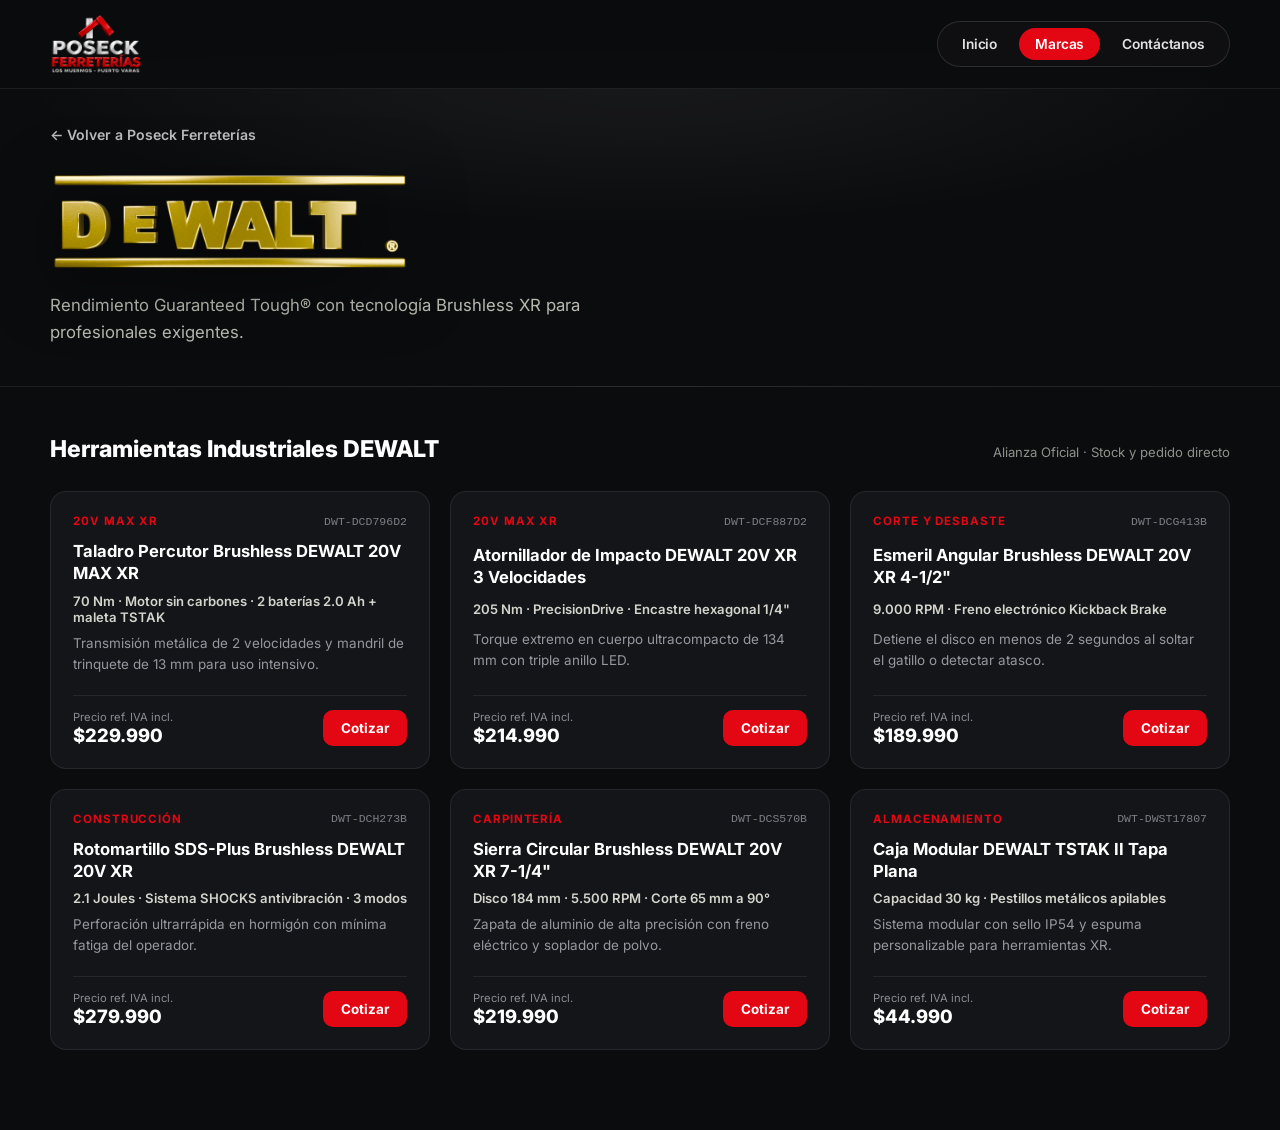
==== dewalt.html @ b9b8408a "feat(brands): logos 3D en Blender (Einhell, STANLEY, DEWALT), catálogo oscuro, nav flotante y página" ====
<!doctype html>
<html lang="es" data-theme="dark">
  <head>
    <meta charset="UTF-8" />
    <meta name="viewport" content="width=device-width, initial-scale=1.0" />
    <title>DEWALT | Alianza Oficial · Poseck Ferreterías</title>
    <link rel="icon" type="image/png" href="./assets/logo-poseck.png" />
    <link rel="preconnect" href="https://fonts.googleapis.com" />
    <link rel="preconnect" href="https://fonts.gstatic.com" crossorigin />
    <link href="https://fonts.googleapis.com/css2?family=Inter:wght@400;500;600;700;800&display=swap" rel="stylesheet" />
    <link rel="stylesheet" href="styles.css" />
    <script src="marcas.js" defer></script>
  </head>
  <body class="brand-page" data-brand="dewalt">
    <header class="floating-nav is-solid">
      <div class="floating-nav-inner">
        <a class="floating-nav-brand" href="./index.html#inicio">
          <img src="./assets/logo-poseck-footer.png" alt="Poseck Ferreterías" width="120" height="79" />
        </a>
        <nav class="floating-nav-links" aria-label="Navegación principal">
          <a href="./index.html#inicio">Inicio</a>
          <a href="./index.html#marcas" class="is-active">Marcas</a>
          <a href="./index.html#contacto">Contáctanos</a>
        </nav>
      </div>
    </header>

    <main class="brand-page-main">
      <section class="brand-hero">
        <div class="brand-hero-inner">
          <a class="brand-back-link" href="./index.html#inicio">← Volver a Poseck Ferreterías</a>
          <div class="brand-hero-logo">
            <img src="./assets/brand-dewalt-3d.png" alt="DEWALT 3D" width="1400" height="420" />
          </div>
          <p class="brand-hero-copy">Rendimiento Guaranteed Tough® con tecnología Brushless XR para profesionales exigentes.</p>
        </div>
      </section>

      <section class="brand-catalog-section">
        <div class="brand-catalog-inner">
          <div class="brand-catalog-head">
            <h2>Herramientas Industriales DEWALT</h2>
            <span>Alianza Oficial · Stock y pedido directo</span>
          </div>
          <div id="brand-product-grid" class="brand-product-grid"></div>
        </div>
      </section>
    </main>
  </body>
</html>
---- styles.css ----
:root {
  --brand-red: #e30613;
  --brand-red-dark: #b8050e;
  --brand-red-light: #ff3342;
  --brand-charcoal: #2a2b2c;
  --signal-yellow: var(--brand-red);
  --signal-yellow-dark: var(--brand-red-dark);
  --graphite: #171716;
  --tool-black: #242422;
  --steel: #6b6b64;
  --zinc: #a7a79f;
  --paper: #ecece6;
  --warehouse-floor: #e2e2dc;
  --surface-raised: #ffffff;
  --line-soft: rgba(23, 23, 22, 0.09);
  --line-medium: rgba(23, 23, 22, 0.16);
  --control-inset: #f5f5f1;
  --available: #197a45;
  --available-bg: #e8f5ed;
  --unavailable: #b42318;
  --unavailable-bg: #fcedeb;
  --order: #c0392b;
  --order-bg: #fdf2f2;
  --shadow-card: 0 10px 30px rgba(23, 23, 22, 0.07);
  --shadow-modal: 0 28px 70px rgba(0, 0, 0, 0.25);
  --radius-sm: 10px;
  --radius-md: 16px;
  --radius-lg: 24px;
  --content-width: 1180px;
  color-scheme: light;
}

:root[data-theme="dark"] {
  --brand-red: #e30613;
  --brand-red-dark: #ff4755;
  --brand-red-light: #ff6b77;
  --brand-charcoal: #1c1d1e;
  --signal-yellow: var(--brand-red);
  --signal-yellow-dark: var(--brand-red-dark);
  --graphite: #f4f4ef;
  --tool-black: #e4e4de;
  --steel: #b4b4ac;
  --zinc: #85857e;
  --paper: #0b0c0e;
  --warehouse-floor: #111216;
  --surface-raised: #202024;
  --line-soft: rgba(255, 255, 248, 0.1);
  --line-medium: rgba(255, 255, 248, 0.2);
  --control-inset: #181816;
  --available: #6fd59b;
  --available-bg: #173727;
  --unavailable: #ff8a81;
  --unavailable-bg: #44201d;
  --order: #ff7675;
  --order-bg: #3d1c1c;
  --shadow-card: 0 12px 34px rgba(0, 0, 0, 0.24);
  --shadow-modal: 0 28px 70px rgba(0, 0, 0, 0.55);
  color-scheme: dark;
}

* {
  box-sizing: border-box;
}

html {
  scroll-behavior: smooth;
  scroll-padding-top: 88px;
}

body {
  margin: 0;
  color: var(--graphite);
  background: var(--paper);
  font-family: "Inter", system-ui, -apple-system, BlinkMacSystemFont, "Segoe UI", sans-serif;
  -webkit-font-smoothing: antialiased;
  transition: color 220ms ease, background 220ms ease;
}

body.modal-open {
  overflow: hidden;
}

button,
input {
  font: inherit;
}

button,
a {
  -webkit-tap-highlight-color: transparent;
}

a {
  color: inherit;
  text-decoration: none;
}

svg {
  fill: none;
  stroke: currentColor;
  stroke-linecap: round;
  stroke-linejoin: round;
  stroke-width: 1.8;
}

.site-header {
  position: sticky;
  z-index: 50;
  top: 0;
  border-bottom: 1px solid var(--line-soft);
  background: color-mix(in srgb, var(--paper) 94%, transparent);
  backdrop-filter: blur(16px);
}

.header-inner {
  display: flex;
  width: min(100% - 32px, var(--content-width));
  min-height: 72px;
  margin: 0 auto;
  align-items: center;
  justify-content: space-between;
  gap: 12px;
}

.brand {
  display: flex;
  min-width: 0;
  align-items: center;
  gap: 10px;
}

.brand-logo {
  display: block;
  width: clamp(44px, 12vw, 56px);
  max-height: 56px;
  height: auto;
  flex: 0 0 auto;
  object-fit: cover;
  aspect-ratio: 1;
  border-radius: 8px;
  box-shadow: 0 2px 8px rgba(0, 0, 0, 0.12);
}

.brand-copy {
  display: flex;
  min-width: 0;
  flex-direction: column;
  line-height: 1.15;
}

.brand-copy strong {
  overflow: hidden;
  max-width: 210px;
  font-size: 0.8rem;
  letter-spacing: -0.02em;
  text-overflow: ellipsis;
  white-space: nowrap;
}

.brand-copy small {
  display: none;
  margin-top: 4px;
  color: var(--steel);
  font-size: 0.68rem;
}

.header-actions {
  display: flex;
  flex: 0 0 auto;
  align-items: center;
  gap: 8px;
}

.theme-toggle {
  position: relative;
  display: grid;
  width: 44px;
  height: 44px;
  overflow: hidden;
  border: 1px solid var(--line-soft);
  border-radius: var(--radius-sm);
  background: var(--surface-raised);
  color: var(--graphite);
  cursor: pointer;
  place-items: center;
  transition: background 180ms ease, border-color 180ms ease, transform 180ms ease;
}

.theme-toggle:hover,
.theme-toggle:focus-visible {
  border-color: var(--signal-yellow-dark);
  transform: translateY(-1px);
}

.theme-icon {
  position: absolute;
  width: 20px;
  transition: opacity 180ms ease, transform 220ms ease;
}

.theme-icon-moon {
  opacity: 0;
  transform: translateY(16px) rotate(-20deg);
}

:root[data-theme="dark"] .theme-icon-sun {
  opacity: 0;
  transform: translateY(-16px) rotate(20deg);
}

:root[data-theme="dark"] .theme-icon-moon {
  opacity: 1;
  transform: translateY(0) rotate(0);
}

.header-nav {
  display: flex;
  align-items: center;
  gap: 6px;
}

.header-nav-link {
  display: grid;
  width: 44px;
  height: 44px;
  flex: 0 0 auto;
  border: 1px solid var(--line-soft);
  border-radius: var(--radius-sm);
  background: var(--surface-raised);
  place-items: center;
  transition: border-color 180ms ease, transform 180ms ease;
}

.header-nav-link:hover,
.header-nav-link:focus-visible {
  border-color: var(--signal-yellow-dark);
  transform: translateY(-1px);
}

.header-nav-link svg {
  width: 20px;
}

.header-nav-link span {
  display: none;
}

.hero.hero-full {
  position: relative;
  overflow: hidden;
  min-height: min(92svh, 760px);
  padding: 36px 16px 36px;
  display: flex;
  flex-direction: column;
  justify-content: flex-end;
  background: #141517;
  color: #ffffff;
}

.hero-bg-layer {
  position: absolute;
  inset: 0;
  width: 100%;
  height: 100%;
  z-index: 0;
  overflow: hidden;
  pointer-events: none;
}

.hero-bg-image {
  position: absolute;
  inset: 0;
  width: 100%;
  height: 100%;
  object-fit: cover;
  object-position: 72% center;
  transform-origin: center center;
  animation: hero-bg-drift 24s ease-in-out infinite alternate;
  will-change: transform;
}

@keyframes hero-bg-drift {
  0% {
    transform: scale(1.03) translate3d(0, 0, 0);
  }
  100% {
    transform: scale(1.09) translate3d(-1.2%, -0.8%, 0);
  }
}

@media (prefers-reduced-motion: reduce) {
  .hero-bg-image {
    animation: none;
    transform: scale(1.03);
  }
}

.hero-bg-overlay {
  position: absolute;
  inset: 0;
  width: 100%;
  height: 100%;
  background:
    linear-gradient(90deg, rgba(10, 11, 13, 0.94) 0%, rgba(12, 13, 15, 0.80) 45%, rgba(17, 18, 20, 0.38) 78%, rgba(17, 18, 20, 0.62) 100%),
    linear-gradient(180deg, rgba(17, 18, 20, 0.35) 0%, rgba(17, 18, 20, 0.80) 100%),
    radial-gradient(ellipse 60% 60% at 80% 50%, rgba(227, 6, 19, 0.20), transparent 70%);
}

.hero-container {
  position: relative;
  z-index: 2;
  width: min(100%, var(--content-width));
  margin: 0 auto;
  padding-top: 44px;
  display: flex;
  flex-direction: column;
  gap: 36px;
  align-items: flex-start;
  justify-content: space-between;
}

@media (min-width: 960px) {
  .hero-container {
    flex-direction: row;
    align-items: flex-end;
    gap: 44px;
  }
}

.hero-content {
  width: 100%;
  max-width: 680px;
  animation: reveal-up 0.65s both cubic-bezier(0.22, 1, 0.36, 1);
}

.sr-only {
  position: absolute;
  width: 1px;
  height: 1px;
  padding: 0;
  margin: -1px;
  overflow: hidden;
  clip: rect(0, 0, 0, 0);
  white-space: nowrap;
  border: 0;
}

.hero-3d-stage {
  position: relative;
  width: 100%;
  display: flex;
  align-items: flex-end;
  justify-content: flex-start;
  margin: 0 0 -24px;
  pointer-events: none;
  overflow: visible;
}

.hero-3d-video {
  width: min(135%, 820px);
  max-width: none;
  height: auto;
  display: block;
  object-fit: contain;
  transform: translateX(-26.4%);
  filter: drop-shadow(0 20px 44px rgba(0, 0, 0, 0.72));
  pointer-events: none;
}

@media (max-width: 640px) {
  .hero-3d-stage {
    margin-bottom: -12px;
  }

  .hero-3d-video {
    width: 145%;
    transform: translateX(-26.4%);
  }
}

.hero-subtitle {
  max-width: 560px;
  margin: 0 0 24px;
  color: #ffffff;
  font-size: clamp(1.05rem, 2.2vw, 1.32rem);
  font-weight: 500;
  line-height: 1.48;
  letter-spacing: -0.015em;
  text-shadow: 0 2px 12px rgba(0, 0, 0, 0.85);
}

.hero-actions {
  display: flex;
  flex-wrap: wrap;
  gap: 12px;
}

.hero .primary-button {
  display: inline-flex;
  min-height: 52px;
  padding: 0 24px;
  align-items: center;
  justify-content: center;
  gap: 12px;
  border-radius: var(--radius-sm);
  background: var(--brand-red);
  color: #ffffff;
  font-size: 0.94rem;
  font-weight: 750;
  box-shadow: 0 10px 24px rgba(227, 6, 19, 0.4);
  transition: transform 180ms ease, background 180ms ease, box-shadow 180ms ease;
}

.hero .primary-button svg {
  width: 18px;
}

.hero .primary-button:hover {
  background: var(--brand-red-dark);
  transform: translateY(-2px);
  box-shadow: 0 12px 30px rgba(227, 6, 19, 0.55);
}

.hero .primary-button.secondary {
  background: rgba(255, 255, 255, 0.12);
  color: #ffffff;
  border: 1px solid rgba(255, 255, 255, 0.22);
  box-shadow: 0 6px 18px rgba(0, 0, 0, 0.25);
  backdrop-filter: blur(10px);
  -webkit-backdrop-filter: blur(10px);
}

.hero .primary-button.secondary:hover {
  background: rgba(255, 255, 255, 0.22);
  border-color: rgba(255, 255, 255, 0.35);
  transform: translateY(-2px);
}

.hero .measure-line {
  position: relative;
  z-index: 1;
  display: flex;
  width: min(100%, var(--content-width));
  height: 24px;
  margin: 32px auto 0;
  align-items: flex-end;
  justify-content: space-between;
  border-bottom: 4px solid var(--brand-red);
}

.hero .measure-line i {
  width: 1px;
  height: 8px;
  background: rgba(255, 255, 255, 0.4);
}

.hero .measure-line span {
  width: 12px;
  height: 4px;
  background: var(--brand-red);
}

.primary-button.secondary {
  background: var(--graphite);
}

.primary-button.secondary:hover {
  background: #000;
}

.back-to-top {
  position: fixed;
  z-index: 45;
  right: 18px;
  bottom: 18px;
  display: grid;
  width: 50px;
  height: 50px;
  border: 1px solid rgba(23, 23, 22, 0.18);
  border-radius: 50%;
  background: var(--brand-red);
  box-shadow: 0 12px 30px rgba(227, 6, 19, 0.28);
  color: #ffffff;
  cursor: pointer;
  opacity: 0;
  pointer-events: none;
  visibility: hidden;
  place-items: center;
  transform: translateY(14px) scale(0.92);
  transition:
    opacity 180ms ease,
    visibility 180ms ease,
    transform 220ms cubic-bezier(0.22, 1, 0.36, 1),
    background 180ms ease;
}

.back-to-top svg {
  width: 23px;
  stroke-width: 2.2;
}

.back-to-top:hover,
.back-to-top:focus-visible {
  background: var(--brand-red-dark);
  color: #ffffff;
  transform: translateY(-2px) scale(1);
}

.back-to-top.is-visible {
  opacity: 1;
  pointer-events: auto;
  visibility: visible;
  transform: translateY(0) scale(1);
}

.measure-line {
  position: relative;
  z-index: 1;
  display: flex;
  width: min(100%, var(--content-width));
  height: 24px;
  margin: 0 auto;
  align-items: flex-end;
  justify-content: space-between;
  border-bottom: 4px solid var(--signal-yellow);
}

.measure-line i {
  width: 1px;
  height: 8px;
  background: var(--graphite);
}

.catalog-section {
  width: min(100% - 32px, var(--content-width));
  margin: 0 auto;
  padding: 54px 0 72px;
}

.section-heading {
  display: flex;
  margin-bottom: 24px;
  align-items: flex-end;
  justify-content: space-between;
  gap: 20px;
}

.section-kicker {
  color: var(--order);
  font-size: 0.68rem;
  font-weight: 800;
  letter-spacing: 0.13em;
}

.section-heading h2 {
  margin: 7px 0 0;
  font-size: clamp(1.7rem, 7vw, 2.6rem);
  letter-spacing: -0.045em;
  line-height: 1.05;
}

.section-heading > p {
  display: none;
  margin: 0;
  color: var(--steel);
  font-size: 0.82rem;
  font-weight: 600;
}

.catalog-controls {
  position: sticky;
  z-index: 20;
  top: 72px;
  margin: 0 -16px 28px;
  padding: 12px 16px 14px;
  border-block: 1px solid var(--line-soft);
  background: color-mix(in srgb, var(--paper) 96%, transparent);
  backdrop-filter: blur(14px);
}

.search-control {
  display: flex;
  min-height: 52px;
  padding: 0 14px;
  align-items: center;
  gap: 10px;
  border: 1px solid var(--line-soft);
  border-radius: var(--radius-sm);
  background: var(--control-inset);
  transition: border-color 180ms ease, box-shadow 180ms ease;
}

.search-control:focus-within {
  border-color: var(--signal-yellow-dark);
  box-shadow: 0 0 0 3px rgba(242, 183, 5, 0.18);
}

.search-control svg {
  width: 21px;
  flex: 0 0 auto;
  color: var(--steel);
}

.search-control input {
  width: 100%;
  min-width: 0;
  border: 0;
  outline: 0;
  background: transparent;
  color: var(--graphite);
  font-size: 0.95rem;
}

.search-control input::placeholder {
  color: #888881;
}

.search-control kbd {
  display: none;
  padding: 4px 7px;
  border: 1px solid var(--line-medium);
  border-radius: 6px;
  background: var(--surface-raised);
  color: var(--steel);
  font-family: inherit;
  font-size: 0.7rem;
}

.category-filters {
  display: flex;
  overflow-x: auto;
  margin: 10px -16px -2px;
  padding: 0 16px 4px;
  gap: 8px;
  scrollbar-width: none;
}

.category-filters::-webkit-scrollbar {
  display: none;
}

.filter-button {
  min-height: 42px;
  padding: 0 17px;
  flex: 0 0 auto;
  border: 1px solid var(--line-medium);
  border-radius: 999px;
  background: var(--surface-raised);
  color: var(--steel);
  cursor: pointer;
  font-size: 0.84rem;
  font-weight: 700;
  transition: 180ms ease;
}

.filter-button:hover,
.filter-button:focus-visible {
  border-color: var(--graphite);
  color: var(--graphite);
}

.filter-button.is-active {
  border-color: var(--graphite);
  background: var(--graphite);
  color: white;
}

.product-grid {
  display: grid;
  grid-template-columns: 1fr;
  gap: 18px;
}

.product-card {
  overflow: hidden;
  border: 1px solid var(--line-soft);
  border-radius: var(--radius-md);
  background: var(--surface-raised);
  box-shadow: var(--shadow-card);
  animation: reveal-up 0.45s both cubic-bezier(0.22, 1, 0.36, 1);
  transition: transform 200ms ease, box-shadow 200ms ease;
}

.product-card:hover {
  transform: translateY(-4px);
  box-shadow: 0 16px 38px rgba(23, 23, 22, 0.1);
}

.product-image-wrap {
  position: relative;
  display: grid;
  min-height: 236px;
  overflow: hidden;
  background:
    linear-gradient(color-mix(in srgb, var(--graphite) 3%, transparent) 1px, transparent 1px),
    linear-gradient(90deg, color-mix(in srgb, var(--graphite) 3%, transparent) 1px, transparent 1px),
    var(--warehouse-floor);
  background-size: 24px 24px;
  place-items: center;
}

.product-image-wrap::before {
  position: absolute;
  top: 16px;
  left: 16px;
  width: 5px;
  height: 38px;
  background: var(--signal-yellow);
  content: "";
}

.product-image {
  width: 100%;
  height: 210px;
  object-fit: cover;
  transition: transform 240ms ease;
}

.product-card:hover .product-image {
  transform: scale(1.04);
}

.product-category {
  position: absolute;
  right: 14px;
  bottom: 14px;
  padding: 6px 9px;
  border: 1px solid rgba(255, 255, 255, 0.5);
  border-radius: 7px;
  background: rgba(23, 23, 22, 0.84);
  color: white;
  font-size: 0.63rem;
  font-weight: 700;
  letter-spacing: 0.09em;
  text-transform: uppercase;
  backdrop-filter: blur(8px);
}

.product-body {
  padding: 20px;
}

.product-code {
  display: block;
  margin-bottom: 7px;
  color: var(--zinc);
  font-size: 0.68rem;
  font-weight: 800;
  letter-spacing: 0.1em;
}

.product-name {
  min-height: 2.6em;
  margin: 0;
  font-size: 1.15rem;
  letter-spacing: -0.025em;
  line-height: 1.3;
}

.product-meta {
  display: flex;
  margin: 18px 0;
  padding-top: 16px;
  align-items: flex-end;
  justify-content: space-between;
  gap: 10px;
  border-top: 1px solid var(--line-soft);
}

.price-block small {
  display: block;
  margin-bottom: 4px;
  color: var(--steel);
  font-size: 0.68rem;
  font-weight: 600;
}

.price-block strong {
  font-size: 1.55rem;
  letter-spacing: -0.045em;
}

.stock-badge {
  display: inline-flex;
  min-height: 28px;
  padding: 0 9px;
  align-items: center;
  gap: 6px;
  border-radius: 999px;
  font-size: 0.68rem;
  font-weight: 700;
}

.stock-badge::before {
  width: 7px;
  height: 7px;
  border-radius: 50%;
  background: currentColor;
  content: "";
}

.stock-disponible {
  background: var(--available-bg);
  color: var(--available);
}

.stock-sin-stock {
  background: var(--unavailable-bg);
  color: var(--unavailable);
}

.stock-a-pedido {
  background: var(--order-bg);
  color: var(--order);
}

.detail-button {
  width: 100%;
  min-height: 50px;
  border: 1px solid var(--graphite);
  border-radius: var(--radius-sm);
  background: var(--surface-raised);
  color: var(--graphite);
  cursor: pointer;
  font-weight: 750;
  transition: background 180ms ease, color 180ms ease;
}

.detail-button:hover,
.detail-button:focus-visible {
  background: var(--graphite);
  color: white;
}

.empty-state {
  padding: 54px 20px;
  border: 1px dashed var(--line-medium);
  border-radius: var(--radius-md);
  text-align: center;
}

.empty-state span {
  display: grid;
  width: 58px;
  height: 58px;
  margin: 0 auto 16px;
  border-radius: 50%;
  background: var(--warehouse-floor);
  color: var(--steel);
  font-size: 1.25rem;
  font-weight: 800;
  place-items: center;
}

.empty-state h3 {
  margin: 0 0 7px;
}

.empty-state p {
  margin: 0 0 18px;
  color: var(--steel);
}

.empty-state button {
  min-height: 44px;
  padding: 0 18px;
  border: 0;
  border-radius: var(--radius-sm);
  background: var(--graphite);
  color: white;
  cursor: pointer;
  font-weight: 700;
}

.site-footer {
  background: #11110f;
  color: white;
}

.footer-shell {
  width: min(100% - 32px, var(--content-width));
  margin: 0 auto;
  padding: 48px 0 32px;
}

.footer-columns {
  display: grid;
  grid-template-columns: 1fr;
  gap: 36px;
}

.footer-brand {
  display: flex;
  flex-direction: column;
  align-items: flex-start;
  gap: 14px;
}

.footer-brand img {
  display: block;
  width: min(100%, 220px);
  height: auto;
  flex: 0 0 auto;
  object-fit: contain;
}

.footer-brand h2,
.footer-section h2,
.footer-location h2 {
  margin: 0;
  color: white;
  font-size: 0.82rem;
  font-weight: 800;
  letter-spacing: 0.04em;
}

.footer-brand p,
.footer-section p,
.footer-location p {
  margin: 0;
  color: #b9b9b2;
  font-size: 0.8rem;
  line-height: 1.65;
}

.footer-brand p {
  max-width: 260px;
  margin-top: 0;
}

.footer-section > h2 {
  position: relative;
  margin-bottom: 20px;
  padding-bottom: 11px;
}

.footer-section > h2::after {
  position: absolute;
  bottom: 0;
  left: 0;
  width: 30px;
  height: 3px;
  background: var(--signal-yellow);
  content: "";
}

.footer-contact-list {
  display: grid;
  margin: 0;
  gap: 14px;
  font-style: normal;
}

.footer-contact-list p {
  display: grid;
  gap: 3px;
}

.footer-contact-list span {
  color: #777770;
  font-size: 0.64rem;
  font-weight: 700;
  letter-spacing: 0.08em;
  text-transform: uppercase;
}

.site-footer a {
  width: fit-content;
  color: #deded8;
  overflow-wrap: anywhere;
  text-decoration-color: transparent;
  text-underline-offset: 4px;
  transition: color 180ms ease, text-decoration-color 180ms ease;
}

.site-footer a:hover,
.site-footer a:focus-visible {
  color: var(--signal-yellow);
  text-decoration-color: currentColor;
}

.footer-hours {
  display: grid;
  margin: 0;
  gap: 8px;
}

.footer-hours > div {
  display: grid;
  padding-bottom: 8px;
  grid-template-columns: minmax(78px, 0.7fr) 1.3fr;
  gap: 12px;
  border-bottom: 1px solid rgba(255, 255, 255, 0.08);
  color: #b9b9b2;
  font-size: 0.75rem;
  line-height: 1.45;
}

.footer-hours dt {
  color: white;
  font-weight: 600;
}

.footer-hours dd {
  margin: 0;
  text-align: right;
}

.footer-hours .is-closed dd {
  color: #ff8a81;
  font-weight: 700;
}

.footer-location {
  display: grid;
  margin-top: 38px;
  overflow: hidden;
  border: 1px solid rgba(255, 255, 255, 0.1);
  border-radius: var(--radius-md);
  background: #181816;
}

.footer-location-copy {
  padding: 22px;
}

.footer-location-copy > span {
  display: block;
  margin-bottom: 7px;
  color: var(--signal-yellow);
  font-size: 0.64rem;
  font-weight: 800;
  letter-spacing: 0.12em;
  text-transform: uppercase;
}

.footer-location-copy h2 {
  font-size: 1.05rem;
  letter-spacing: -0.02em;
}

.footer-location-copy p {
  margin-top: 7px;
}

.footer-map {
  min-height: 220px;
  overflow: hidden;
  border-top: 1px solid rgba(255, 255, 255, 0.1);
  background: #232320;
}

.footer-map iframe {
  display: block;
  width: 100%;
  height: 100%;
  min-height: 220px;
  border: 0;
  filter: grayscale(0.25) contrast(0.95);
}

.footer-legal {
  padding: 18px 16px;
  border-top: 1px solid rgba(255, 255, 255, 0.09);
  background: #090908;
  text-align: center;
}

.footer-legal p {
  margin: 0;
  color: #85857e;
  font-size: 0.7rem;
  line-height: 1.5;
}

.modal-backdrop {
  position: fixed;
  z-index: 100;
  inset: 0;
  display: flex;
  padding: 16px 0 0;
  align-items: flex-end;
  justify-content: center;
  background: rgba(8, 8, 8, 0.64);
  backdrop-filter: blur(6px);
  animation: fade-in 180ms both ease;
}

.modal-backdrop[hidden] {
  display: none;
}

.product-modal {
  position: relative;
  width: 100%;
  max-height: 92dvh;
  overflow-y: auto;
  border-radius: var(--radius-lg) var(--radius-lg) 0 0;
  background: var(--paper);
  box-shadow: var(--shadow-modal);
  animation: sheet-up 300ms both cubic-bezier(0.22, 1, 0.36, 1);
}

.modal-handle {
  width: 42px;
  height: 4px;
  margin: 10px auto 4px;
  border-radius: 99px;
  background: var(--line-medium);
}

.modal-close {
  position: absolute;
  z-index: 2;
  top: 18px;
  right: 16px;
  display: grid;
  width: 44px;
  height: 44px;
  border: 1px solid var(--line-soft);
  border-radius: 50%;
  background: rgba(255, 255, 255, 0.92);
  color: var(--graphite);
  cursor: pointer;
  place-items: center;
}

.modal-close svg {
  width: 20px;
}

.modal-product-head {
  display: grid;
}

.modal-image {
  display: grid;
  min-height: 260px;
  padding: 38px 24px 20px;
  background:
    linear-gradient(color-mix(in srgb, var(--graphite) 3%, transparent) 1px, transparent 1px),
    linear-gradient(90deg, color-mix(in srgb, var(--graphite) 3%, transparent) 1px, transparent 1px),
    var(--warehouse-floor);
  background-size: 24px 24px;
  place-items: center;
}

.modal-image img {
  width: min(92%, 360px);
  height: 260px;
  border-radius: var(--radius-sm);
  object-fit: cover;
  box-shadow: 0 10px 24px rgba(0, 0, 0, 0.12);
}

.modal-summary {
  padding: 24px 20px 10px;
}

.modal-summary .product-code {
  color: var(--order);
}

.modal-summary h2 {
  margin: 0 0 12px;
  padding-right: 34px;
  font-size: 1.65rem;
  letter-spacing: -0.045em;
  line-height: 1.08;
}

.modal-summary > p {
  margin: 0;
  color: var(--steel);
  font-size: 0.93rem;
  line-height: 1.6;
}

.spec-sheet {
  margin: 16px 20px 24px;
  overflow: hidden;
  border: 1px solid var(--line-soft);
  border-radius: var(--radius-md);
  background: var(--surface-raised);
}

.spec-heading {
  display: flex;
  min-height: 50px;
  padding: 0 16px;
  align-items: center;
  justify-content: space-between;
  border-bottom: 4px solid var(--signal-yellow);
  background: #171716;
  color: white;
}

.spec-heading strong {
  font-size: 0.76rem;
  letter-spacing: 0.1em;
}

.spec-heading span {
  color: #b9b9b2;
  font-size: 0.66rem;
}

.spec-list {
  display: grid;
  margin: 0;
  padding: 0 16px;
}

.spec-row {
  display: flex;
  min-height: 66px;
  padding: 12px 0;
  align-items: center;
  justify-content: space-between;
  gap: 20px;
  border-bottom: 1px solid var(--line-soft);
}

.spec-row:last-child {
  border-bottom: 0;
}

.spec-row dt {
  color: var(--steel);
  font-size: 0.76rem;
}

.spec-row dd {
  margin: 0;
  text-align: right;
  font-size: 0.86rem;
  font-weight: 700;
}

.spec-row.is-price dd {
  font-size: 1.15rem;
}

.spec-row.is-total {
  margin: 0 -16px;
  padding-inline: 16px;
  background: color-mix(in srgb, var(--signal-yellow) 12%, var(--surface-raised));
}

.spec-row.is-total dt {
  color: inherit;
  font-weight: 700;
}

.spec-row.is-total dd {
  color: inherit;
  font-size: 1.45rem;
  letter-spacing: -0.04em;
}

.list-action {
  display: grid;
  margin: -8px 20px 24px;
  padding: 16px;
  gap: 14px;
  border: 1px solid var(--line-soft);
  border-radius: var(--radius-md);
  background: var(--surface-raised);
  box-shadow: var(--shadow-card);
}

.quantity-field {
  display: flex;
  align-items: center;
  justify-content: space-between;
  gap: 16px;
}

.quantity-label {
  color: var(--steel);
  font-size: 0.8rem;
  font-weight: 700;
}

.quantity-control {
  display: grid;
  overflow: hidden;
  grid-template-columns: 46px 58px 46px;
  border: 1px solid var(--line-medium);
  border-radius: var(--radius-sm);
  background: var(--control-inset);
}

.quantity-control button {
  display: grid;
  min-height: 46px;
  border: 0;
  background: var(--surface-raised);
  color: var(--graphite);
  cursor: pointer;
  font-size: 1.25rem;
  font-weight: 700;
  place-items: center;
  transition: background 180ms ease;
}

.quantity-control button:hover,
.quantity-control button:focus-visible {
  background: var(--order-bg);
}

.quantity-control input {
  width: 100%;
  border: 0;
  border-inline: 1px solid var(--line-soft);
  outline: 0;
  background: var(--control-inset);
  color: var(--graphite);
  font-weight: 800;
  text-align: center;
  -moz-appearance: textfield;
}

.quantity-control input::-webkit-inner-spin-button,
.quantity-control input::-webkit-outer-spin-button {
  margin: 0;
  -webkit-appearance: none;
}

.quantity-control input:focus {
  box-shadow: inset 0 0 0 2px var(--signal-yellow);
}

.modal-buttons-group {
  display: flex;
  flex-direction: column;
  gap: 10px;
  width: 100%;
}

.whatsapp-quote-button {
  display: flex;
  width: 100%;
  min-height: 52px;
  padding: 0 20px;
  align-items: center;
  justify-content: center;
  gap: 10px;
  border-radius: var(--radius-sm);
  background: #25d366;
  color: #ffffff;
  font-size: 0.92rem;
  font-weight: 750;
  text-decoration: none;
  box-shadow: 0 4px 14px rgba(37, 211, 102, 0.28);
  transition: background 180ms ease, transform 180ms ease, box-shadow 180ms ease;
}

.whatsapp-quote-button svg {
  width: 20px;
  height: 20px;
}

.whatsapp-quote-button:hover,
.whatsapp-quote-button:focus-visible {
  background: #1ebc59;
  color: #ffffff;
  transform: translateY(-1px);
  box-shadow: 0 6px 18px rgba(37, 211, 102, 0.38);
}

.add-list-button {
  display: flex;
  width: 100%;
  min-height: 54px;
  padding: 0 20px;
  align-items: center;
  justify-content: center;
  gap: 10px;
  border: 1px solid var(--brand-red);
  border-radius: var(--radius-sm);
  background: var(--brand-red);
  color: #ffffff;
  cursor: pointer;
  font-weight: 800;
  transition: background 180ms ease, color 180ms ease, transform 180ms ease;
}

.add-list-button svg {
  width: 21px;
}

.add-list-button:hover,
.add-list-button:focus-visible {
  background: var(--brand-red-dark);
  color: white;
  transform: translateY(-1px);
}

.add-list-button.is-added {
  border-color: var(--available);
  background: var(--available);
  color: white;
}

:root[data-theme="dark"] .hero h1 span {
  text-shadow: 1.5px 1.5px 0 #050505;
}

:root[data-theme="dark"] .primary-button,
:root[data-theme="dark"] .filter-button.is-active,
:root[data-theme="dark"] .detail-button:hover,
:root[data-theme="dark"] .detail-button:focus-visible,
:root[data-theme="dark"] .empty-state button {
  border-color: var(--brand-red);
  background: var(--brand-red);
  color: #ffffff;
}

:root[data-theme="dark"] .primary-button:hover {
  background: var(--brand-red-dark);
}

:root[data-theme="dark"] .site-footer {
  background: #080807;
  color: white;
}

:root[data-theme="dark"] .add-list-button {
  border-color: var(--brand-red);
  background: var(--brand-red);
  color: #ffffff;
}

:root[data-theme="dark"] .add-list-button:hover,
:root[data-theme="dark"] .add-list-button:focus-visible {
  background: var(--brand-red-dark);
  color: #ffffff;
}

:root[data-theme="dark"] .modal-close {
  background: rgba(32, 32, 29, 0.94);
}

@keyframes reveal-up {
  from {
    opacity: 0;
    transform: translateY(16px);
  }
}

@keyframes fade-in {
  from {
    opacity: 0;
  }
}

@keyframes sheet-up {
  from {
    opacity: 0;
    transform: translateY(40px);
  }
}

@media (min-width: 640px) {
  .brand-logo {
    width: 52px;
    max-height: 52px;
  }

  .brand-copy strong {
    max-width: none;
    font-size: 0.88rem;
  }

  .brand-copy small {
    display: block;
  }

  .header-nav-link {
    display: flex;
    width: auto;
    padding: 0 15px;
    gap: 8px;
  }

  .header-nav-link span {
    display: inline;
    font-size: 0.8rem;
    font-weight: 700;
  }

  .hero {
    padding-inline: 24px;
  }

  .hero-grid {
    min-height: 520px;
    align-items: center;
  }

  .hero h1 {
    margin-top: 22px;
  }

  .section-heading > p {
    display: block;
  }

  .product-grid {
    grid-template-columns: repeat(2, minmax(0, 1fr));
  }

  .footer-columns {
    grid-template-columns: repeat(2, minmax(0, 1fr));
  }

  .footer-brand {
    grid-column: 1 / -1;
  }
}

@media (max-width: 430px) {
  .header-inner {
    width: min(100% - 20px, var(--content-width));
  }

  .brand-copy strong {
    max-width: 112px;
    font-size: 0.7rem;
  }

  .header-actions,
  .header-nav {
    gap: 5px;
  }

  .theme-toggle,
  .header-nav-link {
    width: 40px;
    height: 40px;
  }

  .hero-actions {
    display: grid;
    grid-template-columns: 1fr;
  }

  .hero-actions .primary-button {
    width: 100%;
  }
}

@media (min-width: 900px) {
  .header-inner {
    min-height: 80px;
  }

  .hero.hero-full {
    padding: 80px 24px 44px;
  }

  .hero-container {
    min-height: 560px;
  }

  .catalog-section {
    padding-top: 78px;
  }

  .footer-shell {
    padding-top: 60px;
  }

  .footer-columns {
    grid-template-columns: 0.85fr 1.1fr 1.05fr;
    gap: clamp(40px, 6vw, 78px);
  }

  .footer-brand {
    grid-column: auto;
  }

  .footer-location {
    grid-template-columns: minmax(260px, 0.72fr) minmax(420px, 1.28fr);
    align-items: stretch;
  }

  .footer-location-copy {
    display: flex;
    padding: 28px;
    flex-direction: column;
    justify-content: center;
  }

  .footer-map {
    border-top: 0;
    border-left: 1px solid rgba(255, 255, 255, 0.1);
  }

  .catalog-controls {
    position: static;
    display: grid;
    margin: 0 0 34px;
    padding: 12px;
    grid-template-columns: minmax(260px, 1fr) auto;
    align-items: center;
    gap: 12px;
    border: 1px solid var(--line-soft);
    border-radius: var(--radius-md);
    background: var(--surface-raised);
    box-shadow: var(--shadow-card);
  }

  .search-control kbd {
    display: inline-block;
  }

  .category-filters {
    margin: 0;
    padding: 0;
  }

  .filter-button {
    min-height: 46px;
  }

  .product-grid {
    grid-template-columns: repeat(3, minmax(0, 1fr));
    gap: 22px;
  }

  .modal-backdrop {
    padding: 32px;
    align-items: center;
  }

  .product-modal {
    width: min(900px, 100%);
    max-height: 88dvh;
    border-radius: var(--radius-lg);
  }

  .modal-handle {
    display: none;
  }

  .modal-product-head {
    grid-template-columns: 0.92fr 1.08fr;
  }

  .modal-image {
    min-height: 330px;
  }

  .modal-summary {
    display: flex;
    padding: 56px 48px 30px;
    flex-direction: column;
    justify-content: center;
  }

  .modal-summary h2 {
    font-size: 2.1rem;
  }

  .spec-sheet {
    margin: 22px 30px 30px;
  }

  .list-action {
    margin: -12px 30px 30px;
    grid-template-columns: auto minmax(360px, 0.7fr);
    align-items: center;
  }

  .modal-buttons-group {
    flex-direction: row;
  }

  .quantity-field {
    display: grid;
    grid-template-columns: auto;
    gap: 8px;
  }

  .spec-list {
    grid-template-columns: repeat(2, minmax(0, 1fr));
    column-gap: 30px;
  }

  .spec-row:nth-child(odd) {
    border-right: 1px solid var(--line-soft);
    padding-right: 30px;
  }

  .spec-row.is-total {
    margin: 0 -16px 0 0;
    padding-right: 16px;
  }
}

@media (min-width: 1180px) {
  .product-grid {
    grid-template-columns: repeat(4, minmax(0, 1fr));
  }

  .product-image-wrap {
    min-height: 210px;
  }

  .product-image {
    height: 166px;
  }
}

@media (prefers-reduced-motion: reduce) {
  *,
  *::before,
  *::after {
    scroll-behavior: auto !important;
    animation-duration: 0.01ms !important;
    animation-iteration-count: 1 !important;
    transition-duration: 0.01ms !important;
  }
}


/* Floating Navigation Bar (Inicio · Marcas · Contáctanos) */
.floating-nav {
  position: fixed;
  top: 0;
  left: 0;
  right: 0;
  z-index: 50;
  padding: 14px 16px;
  background: linear-gradient(180deg, rgba(11, 12, 14, 0.85) 0%, rgba(11, 12, 14, 0) 100%);
  pointer-events: none;
}

.floating-nav.is-solid {
  background: rgba(11, 12, 14, 0.92);
  backdrop-filter: blur(12px);
  -webkit-backdrop-filter: blur(12px);
  border-bottom: 1px solid rgba(255, 255, 255, 0.08);
}

.floating-nav-inner {
  width: min(100%, var(--content-width));
  margin: 0 auto;
  display: flex;
  align-items: center;
  justify-content: flex-end;
}

.floating-nav.is-solid .floating-nav-inner {
  justify-content: space-between;
}

.floating-nav-brand img {
  display: block;
  width: 92px;
  height: auto;
  pointer-events: auto;
}

.floating-nav-links {
  display: inline-flex;
  align-items: center;
  gap: 6px;
  padding: 6px 8px;
  border-radius: 999px;
  background: rgba(18, 19, 22, 0.68);
  border: 1px solid rgba(255, 255, 255, 0.12);
  backdrop-filter: blur(12px);
  -webkit-backdrop-filter: blur(12px);
  pointer-events: auto;
}

.floating-nav-links a {
  padding: 8px 16px;
  border-radius: 999px;
  color: rgba(255, 255, 255, 0.88);
  font-size: 0.86rem;
  font-weight: 600;
  letter-spacing: -0.01em;
  transition: background 180ms ease, color 180ms ease, transform 180ms ease;
}

.floating-nav-links a:hover,
.floating-nav-links a.is-active {
  background: var(--brand-red);
  color: #ffffff;
}

/* Partner 3D Logos on Hero Right */
.hero-partners {
  width: 100%;
  max-width: 360px;
  display: flex;
  flex-direction: column;
  align-items: flex-start;
  gap: 16px;
  padding-bottom: 6px;
}

@media (min-width: 960px) {
  .hero-partners {
    align-items: flex-end;
    text-align: right;
  }
}

.hero-partners-label {
  font-size: 0.72rem;
  font-weight: 750;
  letter-spacing: 0.16em;
  text-transform: uppercase;
  color: rgba(255, 255, 255, 0.56);
}

.hero-partners-list {
  display: flex;
  flex-direction: column;
  gap: 18px;
  width: 100%;
  perspective: 900px;
}

@media (min-width: 960px) {
  .hero-partners-list {
    align-items: flex-end;
  }
}

.partner-3d-link {
  position: relative;
  display: inline-flex;
  align-items: center;
  justify-content: center;
  padding: 10px 14px;
  border-radius: 14px;
  background: rgba(15, 16, 20, 0.35);
  border: 1px solid rgba(255, 255, 255, 0.06);
  backdrop-filter: blur(6px);
  -webkit-backdrop-filter: blur(6px);
  transform-style: preserve-3d;
  transition:
    transform 340ms cubic-bezier(0.22, 1, 0.36, 1),
    filter 280ms ease,
    border-color 280ms ease,
    background 280ms ease,
    box-shadow 280ms ease;
  cursor: pointer;
}

.partner-3d-link img {
  display: block;
  height: 44px;
  width: auto;
  max-width: 240px;
  object-fit: contain;
  filter: drop-shadow(0 8px 16px rgba(0, 0, 0, 0.65));
  transition: transform 340ms cubic-bezier(0.22, 1, 0.36, 1);
}

@media (min-width: 960px) {
  .partner-3d-link img {
    height: 52px;
    max-width: 270px;
  }
}

.partner-3d-link:hover,
.partner-3d-link:focus-visible {
  transform: perspective(800px) rotateY(-10deg) rotateX(4deg) translateY(-4px) scale(1.05);
  background: rgba(24, 25, 30, 0.65);
  border-color: rgba(255, 255, 255, 0.22);
  box-shadow: 0 18px 36px rgba(0, 0, 0, 0.55);
}

.partner-einhell:hover {
  border-color: rgba(227, 6, 19, 0.55);
  box-shadow: 0 18px 36px rgba(227, 6, 19, 0.24);
}

.partner-stanley:hover,
.partner-dewalt:hover {
  border-color: rgba(245, 196, 0, 0.55);
  box-shadow: 0 18px 36px rgba(245, 196, 0, 0.20);
}

.partner-3d-link:active,
.partner-3d-link.is-clicked {
  transform: perspective(800px) rotateY(10deg) rotateX(-4deg) scale(0.94);
  transition-duration: 120ms;
}

/* Dedicated Partner Brand Pages */
.brand-page {
  background: #0b0c0e;
  color: #f4f4ef;
}

.brand-page-main {
  padding-top: 72px;
}

.brand-hero {
  padding: 52px 16px 40px;
  background: radial-gradient(ellipse 70% 70% at 50% 0%, rgba(255, 255, 255, 0.06), transparent 70%), #0b0c0e;
  border-bottom: 1px solid rgba(255, 255, 255, 0.08);
}

.brand-hero-inner,
.brand-catalog-inner {
  width: min(100%, var(--content-width));
  margin: 0 auto;
}

.brand-back-link {
  display: inline-flex;
  align-items: center;
  gap: 8px;
  margin-bottom: 28px;
  color: rgba(255, 255, 255, 0.72);
  font-size: 0.88rem;
  font-weight: 600;
  transition: color 180ms ease, transform 180ms ease;
}

.brand-back-link:hover {
  color: #ffffff;
  transform: translateX(-3px);
}

.brand-hero-logo img {
  display: block;
  width: min(100%, 360px);
  height: auto;
  margin-bottom: 20px;
  filter: drop-shadow(0 16px 32px rgba(0, 0, 0, 0.65));
}

.brand-hero-copy {
  max-width: 600px;
  margin: 0;
  color: #b9b9b2;
  font-size: 1.05rem;
  line-height: 1.6;
}

.brand-catalog-section {
  padding: 48px 16px 80px;
  background: #0b0c0e;
}

.brand-catalog-head {
  display: flex;
  flex-wrap: wrap;
  align-items: baseline;
  justify-content: space-between;
  gap: 12px;
  margin-bottom: 28px;
}

.brand-catalog-head h2 {
  margin: 0;
  font-size: 1.45rem;
  font-weight: 800;
  color: #ffffff;
}

.brand-catalog-head span {
  font-size: 0.82rem;
  color: #8f908a;
}

.brand-product-grid {
  display: grid;
  grid-template-columns: repeat(auto-fill, minmax(290px, 1fr));
  gap: 20px;
}

.brand-product-card {
  display: flex;
  flex-direction: column;
  justify-content: space-between;
  padding: 22px;
  border-radius: 16px;
  background: #141519;
  border: 1px solid rgba(255, 255, 255, 0.08);
  transition: transform 200ms ease, border-color 200ms ease;
}

.brand-product-card:hover {
  transform: translateY(-3px);
  border-color: rgba(255, 255, 255, 0.20);
}

.brand-card-top {
  display: flex;
  align-items: center;
  justify-content: space-between;
  gap: 8px;
  margin-bottom: 12px;
}

.brand-card-cat {
  font-size: 0.72rem;
  font-weight: 700;
  text-transform: uppercase;
  letter-spacing: 0.08em;
  color: var(--brand-red);
}

.brand-card-sku {
  font-size: 0.72rem;
  color: #7c7e85;
  font-family: ui-monospace, monospace;
}

.brand-product-card h3 {
  margin: 0 0 8px;
  font-size: 1.04rem;
  font-weight: 700;
  line-height: 1.35;
  color: #ffffff;
}

.brand-card-spec {
  margin: 0 0 8px;
  font-size: 0.82rem;
  font-weight: 600;
  color: #d4d4cd;
}

.brand-card-desc {
  margin: 0 0 20px;
  font-size: 0.84rem;
  line-height: 1.55;
  color: #96989f;
}

.brand-card-footer {
  display: flex;
  align-items: center;
  justify-content: space-between;
  gap: 12px;
  padding-top: 14px;
  border-top: 1px solid rgba(255, 255, 255, 0.08);
}

.brand-card-footer small {
  display: block;
  font-size: 0.7rem;
  color: #8a8c93;
}

.brand-card-footer strong {
  font-size: 1.15rem;
  font-weight: 800;
  color: #ffffff;
}

.brand-quote-btn {
  display: inline-flex;
  align-items: center;
  justify-content: center;
  padding: 10px 18px;
  border-radius: 10px;
  background: var(--brand-red);
  color: #ffffff;
  font-size: 0.84rem;
  font-weight: 700;
  transition: background 180ms ease, transform 180ms ease;
}

.brand-quote-btn:hover {
  background: var(--brand-red-dark);
  transform: translateY(-1px);
}
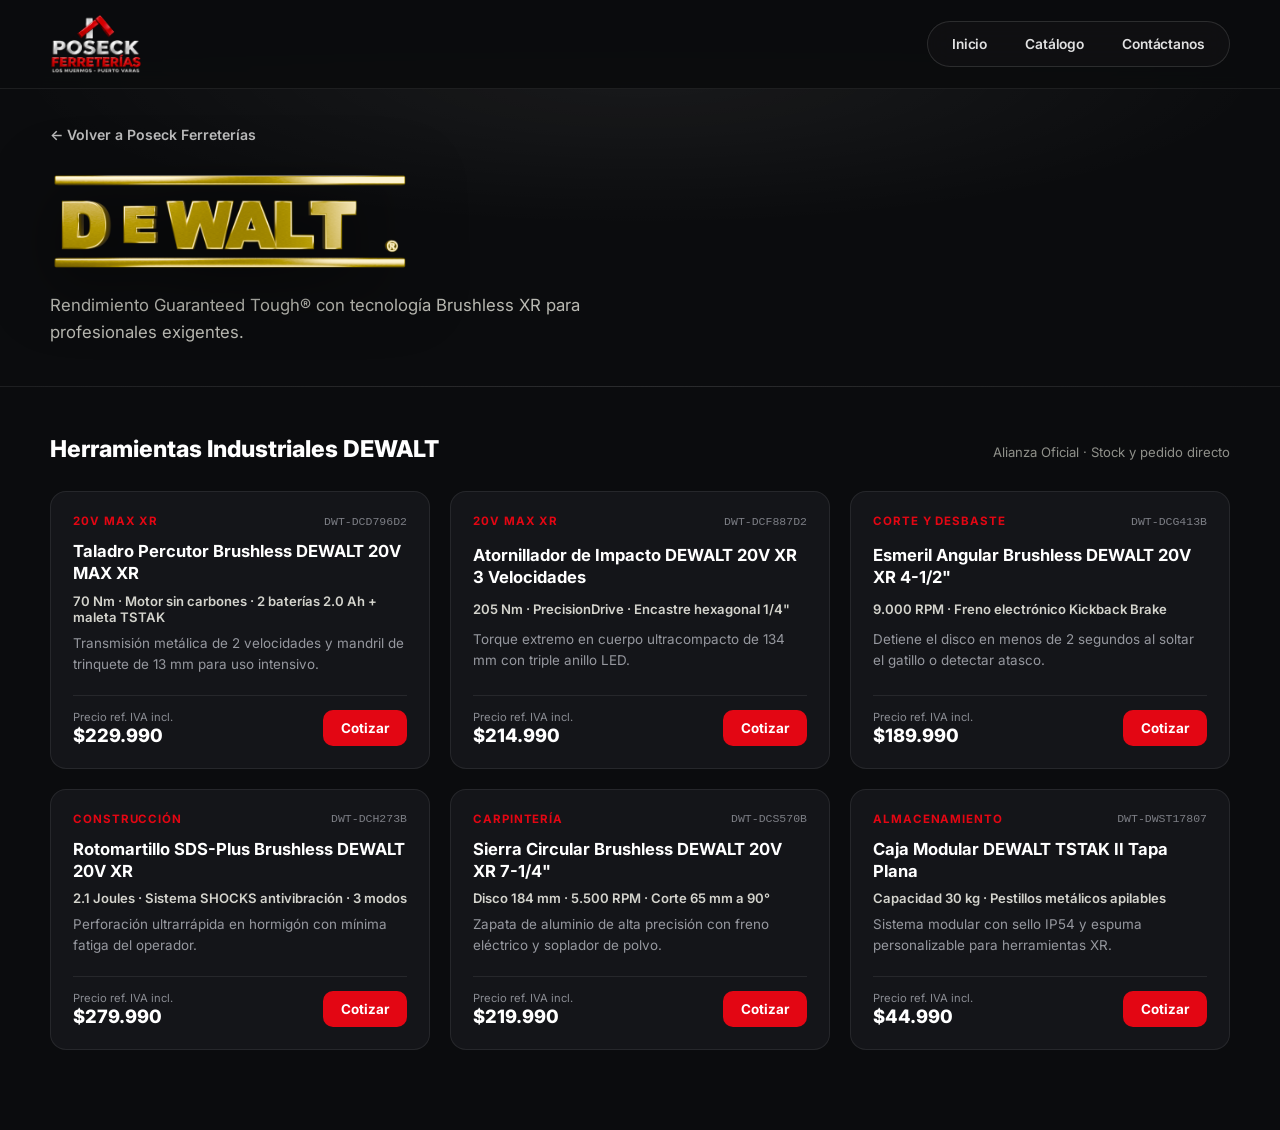
==== commit e427205e: "style(nav): cambia Marcas por Catálogo en la barra de navegación" ====
--- a/dewalt.html
+++ b/dewalt.html
@@ -19,7 +19,7 @@
         </a>
         <nav class="floating-nav-links" aria-label="Navegación principal">
           <a href="./index.html#inicio">Inicio</a>
-          <a href="./index.html#marcas" class="is-active">Marcas</a>
+          <a href="./index.html#catalogo">Catálogo</a>
           <a href="./index.html#contacto">Contáctanos</a>
         </nav>
       </div>
--- a/styles.css
+++ b/styles.css
@@ -2080,3 +2080,616 @@
   background: var(--brand-red-dark);
   transform: translateY(-1px);
 }
+
+
+/* ---- E-Commerce Nav Cart Button & Slide-Over Cart Drawer ---- */
+.nav-cart-button {
+  display: inline-flex;
+  align-items: center;
+  gap: 8px;
+  padding: 7px 14px;
+  border: 1px solid rgba(255, 255, 255, 0.14);
+  border-radius: 999px;
+  background: rgba(227, 6, 19, 0.16);
+  color: #ffffff;
+  font-size: 0.84rem;
+  font-weight: 700;
+  cursor: pointer;
+  transition: background 180ms ease, border-color 180ms ease, transform 180ms ease;
+}
+
+.nav-cart-button:hover,
+.nav-cart-button:focus-visible {
+  background: var(--brand-red);
+  border-color: var(--brand-red);
+  transform: translateY(-1px);
+}
+
+.nav-cart-button svg {
+  width: 17px;
+  height: 17px;
+}
+
+.nav-cart-badge {
+  display: inline-grid;
+  min-width: 21px;
+  height: 21px;
+  padding: 0 6px;
+  border-radius: 999px;
+  background: rgba(255, 255, 255, 0.16);
+  color: #ffffff;
+  font-size: 0.74rem;
+  font-weight: 800;
+  place-items: center;
+  transition: background 180ms ease, transform 220ms ease;
+}
+
+.nav-cart-badge.has-items {
+  background: var(--brand-red);
+}
+
+.nav-cart-badge.is-pop {
+  animation: cart-badge-pop 320ms cubic-bezier(0.22, 1, 0.36, 1);
+}
+
+@keyframes cart-badge-pop {
+  0% { transform: scale(1); }
+  50% { transform: scale(1.38); }
+  100% { transform: scale(1); }
+}
+
+@media (max-width: 520px) {
+  .nav-cart-label {
+    display: none;
+  }
+}
+
+.cart-backdrop {
+  position: fixed;
+  inset: 0;
+  z-index: 90;
+  display: flex;
+  justify-content: flex-end;
+  background: rgba(0, 0, 0, 0.68);
+  backdrop-filter: blur(6px);
+  -webkit-backdrop-filter: blur(6px);
+}
+
+.cart-backdrop[hidden] {
+  display: none;
+}
+
+.cart-drawer {
+  width: min(100%, 420px);
+  height: 100%;
+  display: flex;
+  flex-direction: column;
+  background: #121317;
+  border-left: 1px solid rgba(255, 255, 255, 0.1);
+  box-shadow: -24px 0 64px rgba(0, 0, 0, 0.65);
+  color: #f4f4ef;
+  animation: cart-slide-in 240ms cubic-bezier(0.22, 1, 0.36, 1);
+}
+
+@keyframes cart-slide-in {
+  from { transform: translateX(100%); }
+  to { transform: translateX(0); }
+}
+
+.cart-drawer-header {
+  display: flex;
+  align-items: center;
+  justify-content: space-between;
+  padding: 20px 22px;
+  border-bottom: 1px solid rgba(255, 255, 255, 0.08);
+}
+
+.cart-kicker {
+  display: block;
+  font-size: 0.68rem;
+  font-weight: 800;
+  letter-spacing: 0.14em;
+  color: var(--brand-red);
+}
+
+.cart-drawer-header h2 {
+  margin: 4px 0 0;
+  font-size: 1.25rem;
+  font-weight: 800;
+  color: #ffffff;
+}
+
+.cart-close-btn {
+  display: grid;
+  width: 38px;
+  height: 38px;
+  border: 1px solid rgba(255, 255, 255, 0.12);
+  border-radius: 10px;
+  background: rgba(255, 255, 255, 0.05);
+  color: #ffffff;
+  cursor: pointer;
+  place-items: center;
+  transition: background 160ms ease;
+}
+
+.cart-close-btn:hover {
+  background: rgba(255, 255, 255, 0.12);
+}
+
+.cart-close-btn svg {
+  width: 18px;
+}
+
+.cart-items-container {
+  flex: 1 1 auto;
+  overflow-y: auto;
+  padding: 18px 22px;
+  display: flex;
+  flex-direction: column;
+  gap: 14px;
+}
+
+.cart-empty {
+  margin: auto 0;
+  padding: 32px 16px;
+  text-align: center;
+  color: #96989f;
+}
+
+.cart-empty svg {
+  width: 44px;
+  height: 44px;
+  margin-bottom: 14px;
+  color: rgba(255, 255, 255, 0.25);
+}
+
+.cart-empty h3 {
+  margin: 0 0 8px;
+  color: #ffffff;
+  font-size: 1.05rem;
+}
+
+.cart-empty p {
+  margin: 0;
+  font-size: 0.86rem;
+  line-height: 1.5;
+}
+
+.cart-item {
+  display: flex;
+  gap: 14px;
+  padding: 14px;
+  border-radius: 14px;
+  background: #181a20;
+  border: 1px solid rgba(255, 255, 255, 0.07);
+}
+
+.cart-item-thumb {
+  width: 64px;
+  height: 64px;
+  flex: 0 0 auto;
+  border-radius: 10px;
+  object-fit: cover;
+  background: #0e0f12;
+}
+
+.cart-item-body {
+  flex: 1 1 auto;
+  min-width: 0;
+  display: flex;
+  flex-direction: column;
+  gap: 6px;
+}
+
+.cart-item-top {
+  display: flex;
+  align-items: flex-start;
+  justify-content: space-between;
+  gap: 8px;
+}
+
+.cart-item-top strong {
+  font-size: 0.88rem;
+  line-height: 1.3;
+  color: #ffffff;
+}
+
+.cart-item-remove {
+  flex: 0 0 auto;
+  width: 24px;
+  height: 24px;
+  border: 0;
+  border-radius: 6px;
+  background: transparent;
+  color: #8a8c93;
+  font-size: 1.15rem;
+  line-height: 1;
+  cursor: pointer;
+}
+
+.cart-item-remove:hover {
+  background: rgba(227, 6, 19, 0.18);
+  color: #ff6b77;
+}
+
+.cart-item-sku {
+  font-size: 0.74rem;
+  color: #8f9299;
+}
+
+.cart-item-bottom {
+  display: flex;
+  align-items: center;
+  justify-content: space-between;
+  margin-top: 4px;
+}
+
+.cart-qty-control {
+  display: inline-flex;
+  align-items: center;
+  border: 1px solid rgba(255, 255, 255, 0.12);
+  border-radius: 8px;
+  overflow: hidden;
+  background: #101114;
+}
+
+.cart-qty-control button {
+  width: 28px;
+  height: 28px;
+  border: 0;
+  background: transparent;
+  color: #ffffff;
+  font-size: 1rem;
+  cursor: pointer;
+}
+
+.cart-qty-control button:hover {
+  background: rgba(255, 255, 255, 0.08);
+}
+
+.cart-qty-control span {
+  min-width: 28px;
+  text-align: center;
+  font-size: 0.82rem;
+  font-weight: 700;
+}
+
+.cart-item-subtotal {
+  font-size: 0.94rem;
+  font-weight: 800;
+  color: #ffffff;
+}
+
+.cart-drawer-footer {
+  padding: 18px 22px 24px;
+  border-top: 1px solid rgba(255, 255, 255, 0.08);
+  background: #0f1014;
+  display: flex;
+  flex-direction: column;
+  gap: 10px;
+}
+
+.cart-totals {
+  display: flex;
+  flex-direction: column;
+  gap: 6px;
+  margin-bottom: 6px;
+}
+
+.cart-total-row {
+  display: flex;
+  justify-content: space-between;
+  font-size: 0.82rem;
+  color: #a4a6ad;
+}
+
+.cart-total-row.is-grand-total {
+  padding-top: 8px;
+  margin-top: 4px;
+  border-top: 1px solid rgba(255, 255, 255, 0.08);
+  font-size: 1.06rem;
+  color: #ffffff;
+}
+
+.cart-checkout-btn {
+  display: flex;
+  align-items: center;
+  justify-content: center;
+  min-height: 48px;
+  padding: 0 18px;
+  border-radius: 12px;
+  background: #197a45;
+  color: #ffffff;
+  font-size: 0.92rem;
+  font-weight: 750;
+  transition: background 180ms ease, transform 180ms ease;
+}
+
+.cart-checkout-btn:hover {
+  background: #146337;
+  transform: translateY(-1px);
+}
+
+.cart-clear-btn {
+  min-height: 38px;
+  border: 1px solid rgba(255, 255, 255, 0.12);
+  border-radius: 10px;
+  background: transparent;
+  color: #9ea0a8;
+  font-size: 0.8rem;
+  font-weight: 600;
+  cursor: pointer;
+}
+
+.cart-clear-btn:hover {
+  border-color: rgba(255, 255, 255, 0.25);
+  color: #ffffff;
+}
+
+
+/* ---- Nav Account ("Hola, inicia sesión" / "Mi cuenta") & Account Modal ---- */
+.nav-account-button {
+  display: inline-flex;
+  align-items: center;
+  gap: 8px;
+  padding: 5px 12px;
+  border: 1px solid rgba(255, 255, 255, 0.10);
+  border-radius: 999px;
+  background: rgba(255, 255, 255, 0.05);
+  color: #ffffff;
+  text-align: left;
+  cursor: pointer;
+  transition: background 180ms ease, border-color 180ms ease;
+}
+
+.nav-account-button:hover,
+.nav-account-button:focus-visible {
+  background: rgba(255, 255, 255, 0.14);
+  border-color: rgba(255, 255, 255, 0.25);
+}
+
+.nav-account-button svg {
+  width: 17px;
+  height: 17px;
+  flex: 0 0 auto;
+}
+
+.nav-account-copy {
+  display: flex;
+  flex-direction: column;
+  line-height: 1.1;
+}
+
+.nav-account-copy small {
+  font-size: 0.65rem;
+  color: rgba(255, 255, 255, 0.72);
+  font-weight: 500;
+}
+
+.nav-account-copy strong {
+  font-size: 0.78rem;
+  font-weight: 750;
+  color: #ffffff;
+}
+
+@media (max-width: 640px) {
+  .nav-account-copy small {
+    display: none;
+  }
+}
+
+.account-backdrop {
+  position: fixed;
+  inset: 0;
+  z-index: 95;
+  display: grid;
+  place-items: center;
+  padding: 16px;
+  background: rgba(0, 0, 0, 0.72);
+  backdrop-filter: blur(8px);
+  -webkit-backdrop-filter: blur(8px);
+}
+
+.account-backdrop[hidden] {
+  display: none;
+}
+
+.account-modal {
+  width: min(100%, 440px);
+  border-radius: 20px;
+  background: #121317;
+  border: 1px solid rgba(255, 255, 255, 0.10);
+  box-shadow: 0 28px 72px rgba(0, 0, 0, 0.7);
+  color: #f4f4ef;
+  overflow: hidden;
+  animation: reveal-up 240ms cubic-bezier(0.22, 1, 0.36, 1);
+}
+
+.account-modal-header {
+  display: flex;
+  align-items: center;
+  justify-content: space-between;
+  padding: 20px 22px;
+  border-bottom: 1px solid rgba(255, 255, 255, 0.08);
+}
+
+.account-modal-header h2 {
+  margin: 4px 0 0;
+  font-size: 1.25rem;
+  font-weight: 800;
+  color: #ffffff;
+}
+
+.account-modal-body {
+  padding: 22px;
+  display: flex;
+  flex-direction: column;
+  gap: 18px;
+}
+
+.account-tabs {
+  display: grid;
+  grid-template-columns: 1fr 1fr;
+  gap: 6px;
+  padding: 5px;
+  border-radius: 12px;
+  background: #0b0c0e;
+  border: 1px solid rgba(255, 255, 255, 0.06);
+}
+
+.account-tab {
+  min-height: 38px;
+  border: 0;
+  border-radius: 8px;
+  background: transparent;
+  color: #96989f;
+  font-size: 0.84rem;
+  font-weight: 700;
+  cursor: pointer;
+  transition: background 160ms ease, color 160ms ease;
+}
+
+.account-tab.is-active {
+  background: var(--brand-red);
+  color: #ffffff;
+}
+
+.account-form {
+  display: flex;
+  flex-direction: column;
+  gap: 14px;
+}
+
+.account-form label {
+  display: flex;
+  flex-direction: column;
+  gap: 6px;
+}
+
+.account-form label span {
+  font-size: 0.78rem;
+  font-weight: 600;
+  color: #c6c7cd;
+}
+
+.account-form input {
+  min-height: 44px;
+  padding: 0 14px;
+  border: 1px solid rgba(255, 255, 255, 0.12);
+  border-radius: 10px;
+  background: #0b0c0e;
+  color: #ffffff;
+  font-size: 0.9rem;
+}
+
+.account-form input:focus {
+  outline: none;
+  border-color: var(--brand-red);
+}
+
+.account-submit-btn {
+  margin-top: 6px;
+  min-height: 46px;
+  border: 0;
+  border-radius: 10px;
+  background: var(--brand-red);
+  color: #ffffff;
+  font-size: 0.9rem;
+  font-weight: 750;
+  cursor: pointer;
+  transition: background 180ms ease;
+}
+
+.account-submit-btn:hover {
+  background: var(--brand-red-dark);
+}
+
+.account-profile-card {
+  display: flex;
+  align-items: center;
+  gap: 14px;
+  padding: 14px;
+  border-radius: 14px;
+  background: #181a20;
+  border: 1px solid rgba(255, 255, 255, 0.08);
+}
+
+.account-avatar {
+  display: grid;
+  width: 46px;
+  height: 46px;
+  border-radius: 50%;
+  background: var(--brand-red);
+  color: #ffffff;
+  font-size: 1.2rem;
+  font-weight: 800;
+  place-items: center;
+  flex: 0 0 auto;
+}
+
+.account-profile-card strong {
+  display: block;
+  font-size: 0.96rem;
+  color: #ffffff;
+}
+
+.account-profile-card span,
+.account-profile-card small {
+  display: block;
+  font-size: 0.78rem;
+  color: #9ea0a8;
+}
+
+.account-section h3 {
+  margin: 0 0 10px;
+  font-size: 0.88rem;
+  font-weight: 750;
+  color: #ffffff;
+}
+
+.account-orders-list {
+  display: flex;
+  flex-direction: column;
+  gap: 8px;
+  max-height: 180px;
+  overflow-y: auto;
+}
+
+.account-order-row {
+  display: flex;
+  align-items: center;
+  justify-content: space-between;
+  padding: 10px 12px;
+  border-radius: 10px;
+  background: #181a20;
+  border: 1px solid rgba(255, 255, 255, 0.06);
+  font-size: 0.82rem;
+}
+
+.account-order-row span {
+  display: block;
+  font-size: 0.74rem;
+  color: #8f9299;
+}
+
+.account-empty-orders {
+  margin: 0;
+  font-size: 0.82rem;
+  color: #8f9299;
+}
+
+.account-logout-btn {
+  min-height: 42px;
+  border: 1px solid rgba(255, 255, 255, 0.14);
+  border-radius: 10px;
+  background: transparent;
+  color: #d4d4cd;
+  font-size: 0.84rem;
+  font-weight: 600;
+  cursor: pointer;
+}
+
+.account-logout-btn:hover {
+  border-color: var(--brand-red);
+  color: #ffffff;
+}
